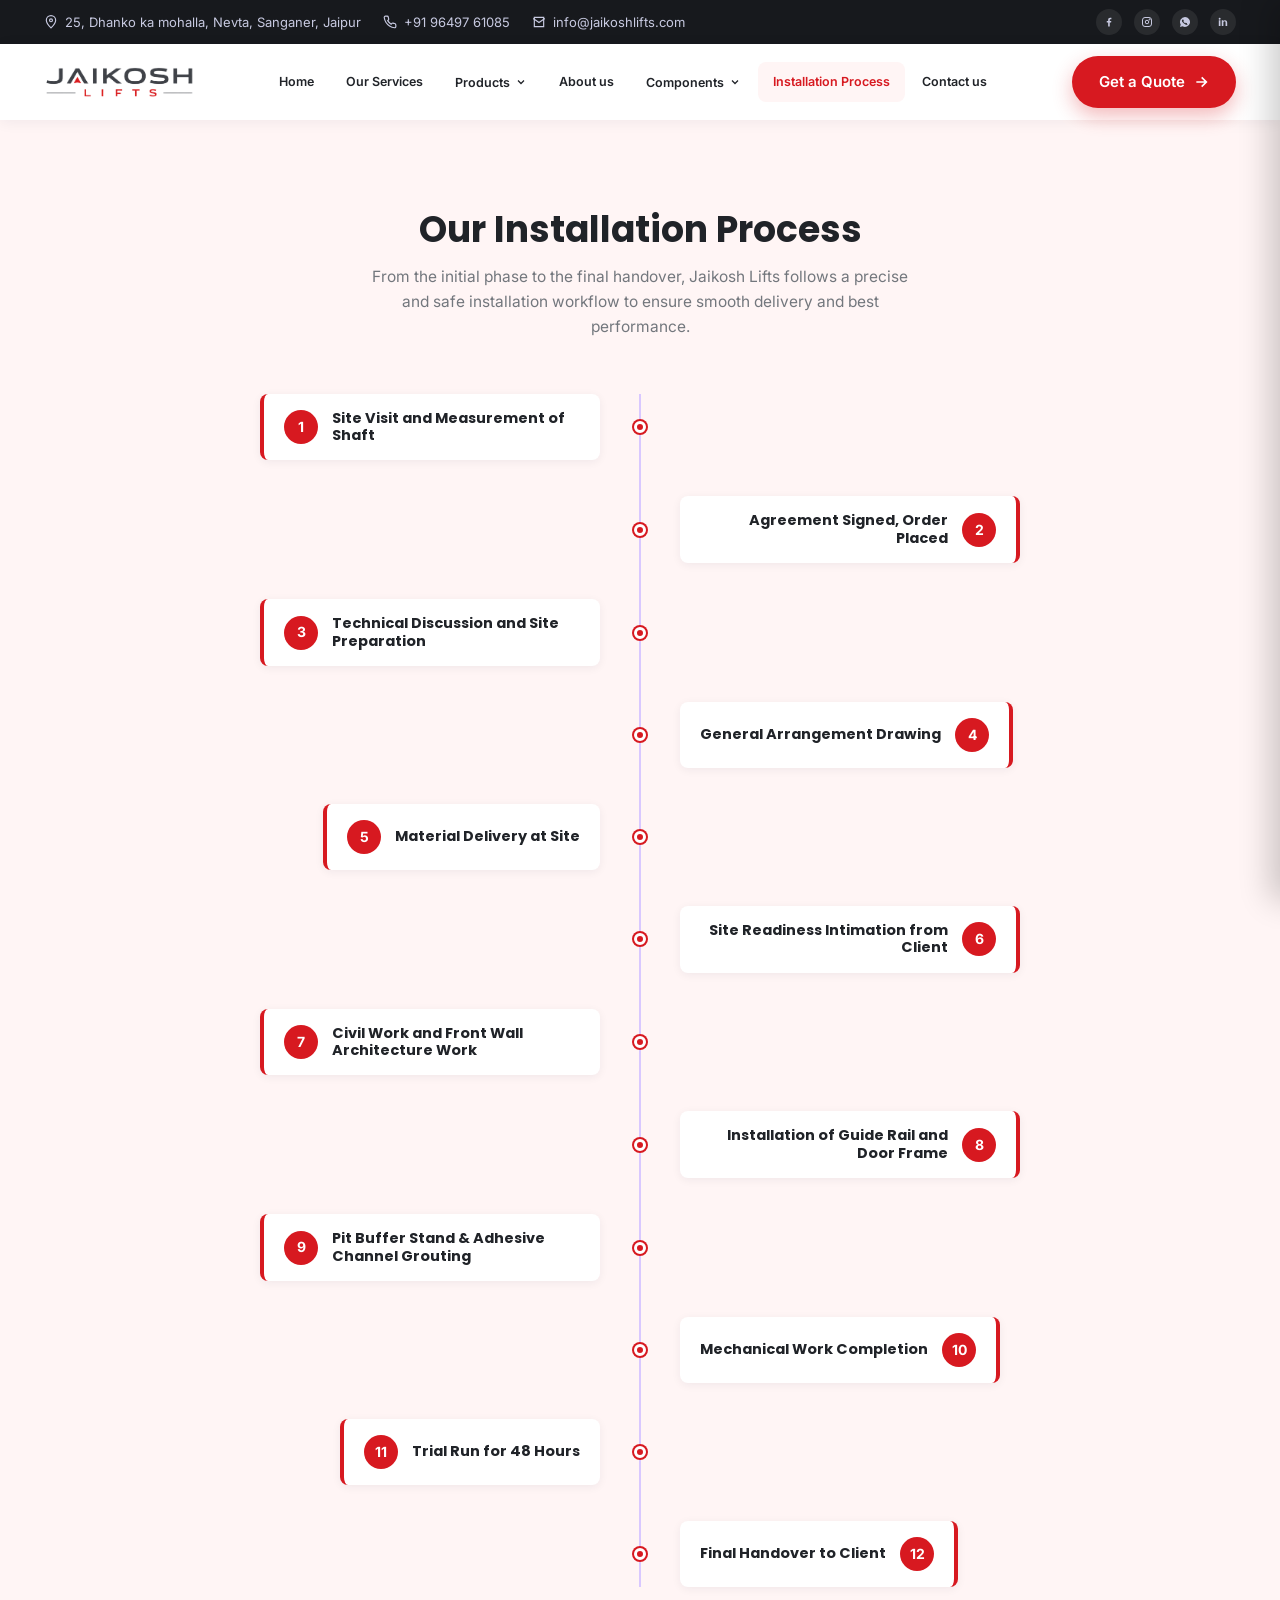
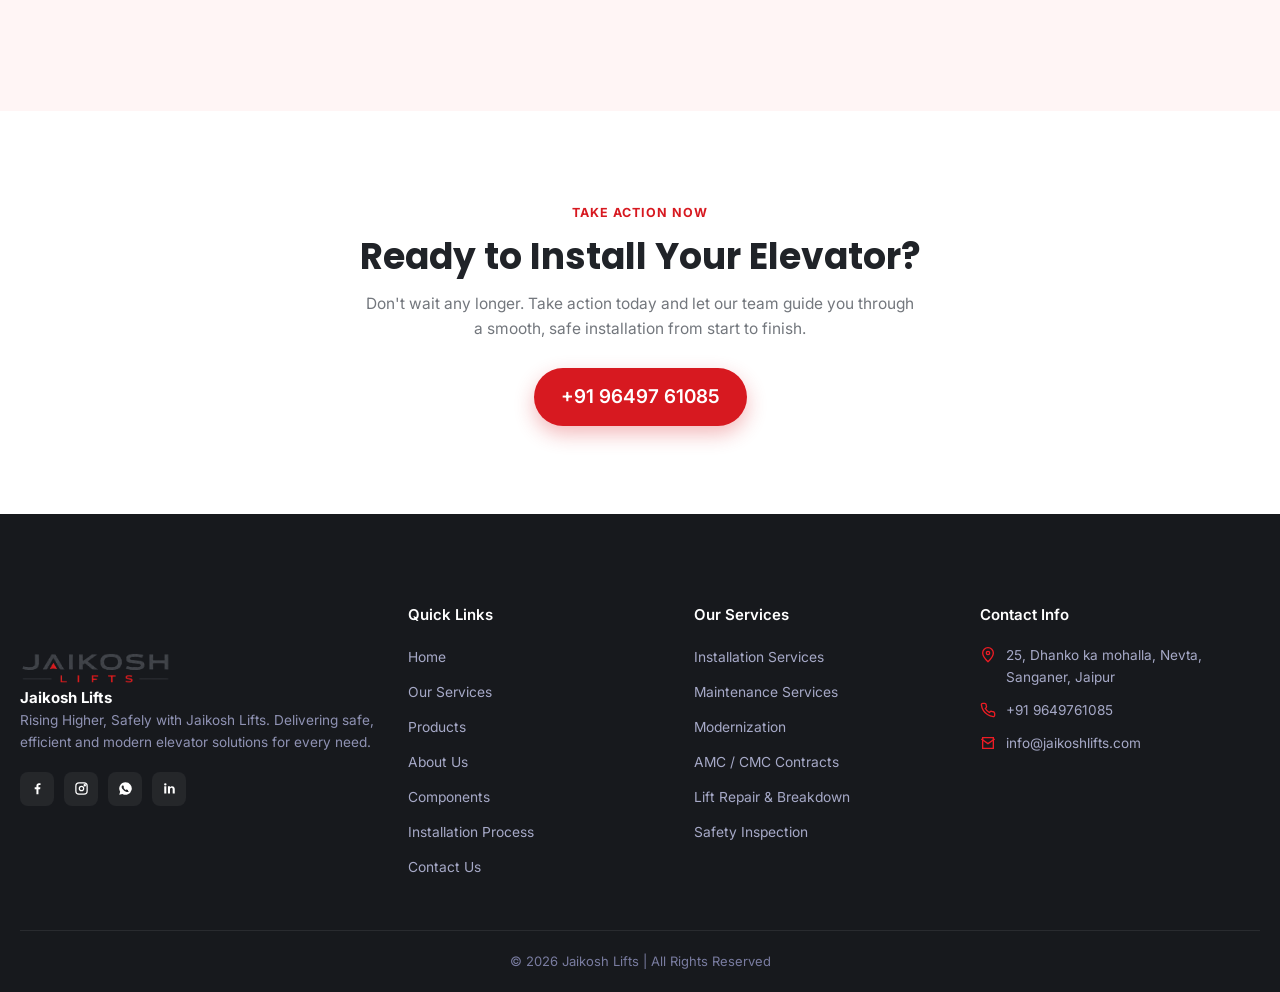
==== Jaikoshlifts html (2)/Jaikoshlifts html/installation-process.html @ a769fd25 "Initial project" ====
<!DOCTYPE html>
<html lang="en">
<head>
<meta charset="UTF-8">
<meta name="viewport" content="width=device-width, initial-scale=1.0">
<title>Installation Process | Jaikosh Lifts</title>
<link rel="preconnect" href="https://fonts.googleapis.com">
<link href="https://fonts.googleapis.com/css2?family=Inter:wght@400;500;600;700&family=Poppins:wght@600;700&display=swap" rel="stylesheet">
<link rel="stylesheet" href="css/style.css">
</head>
<body data-page="process">

<div id="site-header-mount"></div>

<section class="section section-alt">
  <div class="container">
    <div style="text-align:center;max-width:680px;margin:0 auto 54px;">
      <h1 class="section-title">Our Installation Process</h1>
      <p class="section-sub" style="margin:0 auto;">From the initial phase to the final handover, Jaikosh Lifts follows a precise and safe installation workflow to ensure smooth delivery and best performance.</p>
    </div>

    <div class="timeline" id="timeline">
      <!-- items injected by JS below, keeps markup short and easy to re-order -->
    </div>
  </div>
</section>

<section class="section" style="text-align:center;">
  <div class="container">
    <span class="eyebrow">Take Action Now</span>
    <h2 class="section-title" style="margin:0 auto 14px;max-width:640px;">Ready to Install Your Elevator?</h2>
    <p class="section-sub" style="margin:0 auto 26px;">Don't wait any longer. Take action today and let our team guide you through a smooth, safe installation from start to finish.</p>
    <a href="tel:+919649761085" class="btn btn-primary" style="font-size:19px;">
      +91 96497 61085
    </a>
  </div>
</section>

<div id="site-footer-mount"></div>
<script src="js/header.js"></script>
<script src="js/footer.js"></script>
<script src="js/main.js"></script>
<script>
  const steps = [
    "Site Visit and Measurement of Shaft",
    "Agreement Signed, Order Placed",
    "Technical Discussion and Site Preparation",
    "General Arrangement Drawing",
    "Material Delivery at Site",
    "Site Readiness Intimation from Client",
    "Civil Work and Front Wall Architecture Work",
    "Installation of Guide Rail and Door Frame",
    "Pit Buffer Stand & Adhesive Channel Grouting",
    "Mechanical Work Completion",
    "Trial Run for 48 Hours",
    "Final Handover to Client"
  ];
  const wrap = document.getElementById('timeline');
  wrap.innerHTML = steps.map((text, i) => `
    <div class="timeline-item">
      <div class="timeline-card">
        <span class="timeline-num">${i + 1}</span>
        <h4>${text}</h4>
      </div>
      <span class="timeline-dot"></span>
    </div>
  `).join('');
</script>
</body>
</html>
---- Jaikoshlifts html (2)/Jaikoshlifts html/css/style.css ----
/* ==========================================================================
   Jaikosh Lifts — Global Stylesheet
   Used by every page. Header & footer markup is injected by js/header.js
   and js/footer.js so it stays identical across the whole site.
   ========================================================================== */

:root{
  --navy-900:#17191d;
  --navy-800:#23272c;
  --navy-700:#30343a;
  --purple-700:#b51218;
  --purple-600:#d71920;
  --purple-500:#ed1c24;
  --purple-100:#fde7e8;
  --purple-50:#fff5f5;
  --ink:#202328;
  --gray-700:#4b4f54;
  --gray-500:#73777d;
  --gray-300:#c7c9cc;
  --gray-100:#e9eaec;
  --white:#ffffff;
  --success:#22c55e;

  /* Jaikosh Lifts brand aliases */
  --red-700:#b51218;
  --red-600:#d71920;
  --red-500:#ed1c24;
  --red-100:#fde7e8;
  --red-50:#fff5f5;
  --primary:var(--red-600);


  --radius-sm:8px;
  --radius-md:14px;
  --radius-lg:20px;
  --shadow-sm:0 2px 10px rgba(16,21,58,.06);
  --shadow-md:0 10px 30px rgba(16,21,58,.10);
  --shadow-lg:0 20px 50px rgba(16,21,58,.18);

  --container:1240px;
  --header-h:76px;
}

*,*::before,*::after{box-sizing:border-box;}
html{scroll-behavior:smooth;}
body{
  margin:0;
  font-family:'Inter',system-ui,-apple-system,Segoe UI,Roboto,sans-serif;
  color:var(--ink);
  background:var(--white);
  -webkit-font-smoothing:antialiased;
  line-height:1.6;
}
h1,h2,h3,h4{
  font-family:'Poppins',Inter,sans-serif;
  margin:0;
  line-height:1.2;
  color:var(--ink);
}
p{margin:0;}
a{color:inherit;text-decoration:none;}
ul{margin:0;padding:0;list-style:none;}
img{max-width:100%;display:block;}
button{font-family:inherit;cursor:pointer;}

.container{
  width:100%;
  max-width:var(--container);
  margin:0 auto;
  padding:0 24px;
}

:focus-visible{outline:2px solid var(--purple-600);outline-offset:2px;}

/* ---------- Buttons ---------- */
.btn{
  display:inline-flex;
  align-items:center;
  gap:8px;
  padding:13px 26px;
  border-radius:999px;
  font-weight:600;
  font-size:15px;
  border:1.5px solid transparent;
  transition:transform .15s ease, box-shadow .15s ease, background .15s ease, color .15s ease;
  white-space:nowrap;
}
.btn svg{width:16px;height:16px;flex-shrink:0;transition:transform .15s ease;}
.btn:hover svg{transform:translateX(3px);}
.btn-primary{
  background:var(--purple-600);
  color:var(--white);
  box-shadow:0 8px 20px rgba(215,25,32,.30);
}
.btn-primary:hover{background:var(--purple-700);transform:translateY(-2px);}
.btn-outline{
  background:var(--white);
  color:var(--ink);
  border-color:var(--white);
}
.btn-outline:hover{transform:translateY(-2px);box-shadow:var(--shadow-sm);}
.btn-ghost-purple{
  background:transparent;
  color:var(--purple-600);
  border-color:var(--purple-600);
  padding:11px 24px;
}
.btn-ghost-purple:hover{background:var(--purple-600);color:var(--white);}
.btn-sm{padding:10px 20px;font-size:14px;}
.btn-block{width:100%;justify-content:center;}

/* ==========================================================================
   TOP BAR
   ========================================================================== */
.topbar{
  background:var(--navy-900);
  color:#c7c9e0;
  font-size:13px;
}
.topbar .container{
  display:flex;
  align-items:center;
  justify-content:space-between;
  padding-top:9px;
  padding-bottom:9px;
  gap:16px;
}
.topbar-info{display:flex;align-items:center;gap:22px;flex-wrap:wrap;}
.topbar-info a{display:flex;align-items:center;gap:7px;color:#c7c9e0;transition:color .15s;}
.topbar-info a:hover{color:var(--white);}
.topbar-info svg{width:14px;height:14px;flex-shrink:0;}
.topbar-social{display:flex;align-items:center;gap:12px;}
.topbar-social a{
  width:26px;height:26px;border-radius:50%;
  display:flex;align-items:center;justify-content:center;
  background:rgba(255,255,255,.08);
  transition:background .15s, transform .15s;
}
.topbar-social a:hover{background:var(--purple-600);transform:translateY(-2px);}
.topbar-social svg{width:12px;height:12px;}

/* ==========================================================================
   HEADER / NAV
   ========================================================================== */
.site-header{
  position:sticky;
  top:0;
  z-index:1000;
  background:var(--white);
  box-shadow:0 2px 14px rgba(16,21,58,.06);
}
.nav{
  display:flex;
  align-items:center;
  justify-content:space-between;
  gap:24px;
  height:var(--header-h);
}
/* .brand{display:flex;align-items:center;gap:10px;flex-shrink:0;} */
/* .brand-mark{
  width:42px;height:42px;border-radius:10px;
  background:linear-gradient(135deg,var(--purple-600),var(--purple-700));
  display:flex;align-items:center;justify-content:center;
  flex-shrink:0;
}
.brand-mark svg{width:22px;height:22px;color:#fff;}
.brand-text{display:flex;flex-direction:column;line-height:1.15;}
.brand-text strong{font-family:'Poppins',sans-serif;font-size:19px;font-weight:700;color:var(--ink);}
.brand-text span{font-size:9px;color:var(--gray-500);} */
.brand-mark {
    display: flex;
    align-items: center;
}

.brand-mark img {
    width: 150px;
    height: auto;
    object-fit: contain;
    display: block;
}
.nav-links{
  display:flex;
  align-items:center;
  gap:2px;
}
.nav-links > li{position:relative;}
.nav-links > li > a,
.nav-links > li > button.nav-link-btn{
  display:flex;
  align-items:center;
  gap:5px;
  padding:10px 15px;
  font-size:12.5px;
  font-weight:600;
  color:var(--ink);
  border:none;
  background:none;
  border-radius:8px;
  transition:color .15s,background .15s;
}
.nav-links > li > a:hover,
.nav-links > li > a.active,
.nav-links > li > button.nav-link-btn:hover{
  color:var(--purple-600);
  background:var(--purple-50);
}
.nav-links svg.chev{width:12px;height:12px;transition:transform .2s;}
.has-dropdown:hover .chev,
.has-dropdown.open .chev{transform:rotate(180deg);}

.dropdown{
  position:absolute;
  top:calc(100% + 8px);
  left:0;
  min-width:220px;
  background:var(--white);
  border-radius:var(--radius-sm);
  box-shadow:var(--shadow-lg);
  padding:8px;
  opacity:0;
  visibility:hidden;
  transform:translateY(8px);
  transition:opacity .18s ease, transform .18s ease, visibility .18s;
}
.has-dropdown:hover .dropdown,
.has-dropdown.open .dropdown{
  opacity:1;
  visibility:visible;
  transform:translateY(0);
}
.dropdown a{
  display:block;
  padding:10px 12px;
  border-radius:8px;
  font-size:14px;
  color:var(--gray-700);
}
.dropdown a:hover{background:var(--purple-50);color:var(--purple-600);}

.header-actions{display:flex;align-items:center;gap:14px;flex-shrink:0;}
.hamburger{
  display:none;
  width:42px;height:42px;
  border:1px solid var(--gray-100);
  border-radius:8px;
  background:var(--white);
  align-items:center;
  justify-content:center;
  flex-shrink:0;
}
.hamburger span{
  display:block;width:20px;height:2px;background:var(--ink);
  position:relative;
  transition:background .2s;
}
.hamburger span::before,.hamburger span::after{
  content:"";position:absolute;left:0;width:20px;height:2px;background:var(--ink);
  transition:transform .25s ease, top .25s ease;
}
.hamburger span::before{top:-6px;}
.hamburger span::after{top:6px;}
.hamburger.active span{background:transparent;}
.hamburger.active span::before{top:0;transform:rotate(45deg);}
.hamburger.active span::after{top:0;transform:rotate(-45deg);}

/* ==========================================================================
   HERO
   ========================================================================== */
.hero{
  color:var(--white);
  overflow:hidden;
  position:relative;
  min-height:700px;
  display:flex;
  align-items:center;
  isolation:isolate;
}

.hero-bg-video{
  position:absolute;
  inset:0;
  width:100%;
  height:100%;
  object-fit:cover;
  z-index:-3;
}

.hero-overlay{
  position:absolute;
  inset:0;
  background:linear-gradient(
    90deg,
    rgba(0,0,0,.85) 0%,
    rgba(0,0,0,.65) 45%,
    rgba(0,0,0,.35) 100%
  );
  z-index:-2;
}

.hero .container{
  display:grid;
  grid-template-columns:1.05fr 1fr;
  gap:40px;
  align-items:center;
  padding-top:70px;
  padding-bottom:70px;
  position:relative;
  z-index:2;
}
.hero-eyebrow{
  display:inline-flex;
  align-items:center;
  gap:8px;
  color:var(--purple-500);
  font-weight:600;
  font-size:13px;
  letter-spacing:.06em;
  text-transform:uppercase;
  margin-bottom:18px;
}
.hero h1{
  font-size:clamp(32px,4.4vw,52px);
  font-weight:700;
  letter-spacing:-.01em;
  margin-bottom:20px;
}
.hero h1 .accent{color:var(--purple-500);}
.hero p.lead{
  color:#b7bad6;
  font-size:16.5px;
  max-width:460px;
  margin-bottom:30px;
}
.hero-ctas{display:flex;gap:14px;flex-wrap:wrap;margin-bottom:40px;}
.hero-features{
  display:grid;
  grid-template-columns:repeat(4,auto);
  gap:26px;
}
.hero-feature{display:flex;align-items:flex-start;gap:10px;}
.hero-feature .ico{
  width:34px;height:34px;border-radius:8px;
  background:rgba(237,28,36,.16);
  display:flex;align-items:center;justify-content:center;flex-shrink:0;
  color:var(--purple-500);
}
.hero-feature .ico svg{width:17px;height:17px;}
.hero-feature strong{display:block;font-size:13.5px;font-weight:600;color:var(--white);}
.hero-feature span{font-size:12px;color:#9498bd;}

.hero-media{position:relative;}
.hero-media-frame{
  border:1px solid rgba(255,255,255,.18);
  border-radius:var(--radius-lg);
  padding:14px;
  position:relative;
}
.hero-media-frame img{
  border-radius:var(--radius-md);
  width:100%;
  aspect-ratio:4/3.1;
  object-fit:cover;
}
.hero-badge{
  position:absolute;
  right:-14px;
  bottom:-30px;
  background:var(--purple-600);
  color:var(--white);
  border-radius:var(--radius-md);
  padding:20px 26px;
  box-shadow:var(--shadow-lg);
  text-align:left;
}
.hero-badge strong{display:block;font-size:30px;font-family:'Poppins',sans-serif;font-weight:700;}
.hero-badge span{font-size:13px;color:#e4dcff;}

.main-title h1 {
    color: #fff;
}

.main-title h1 .accent {
    color: var(--red-500);
}
/* ==========================================================================
   SECTION HEADERS (shared)
   ========================================================================== */
.section{padding:88px 0;}
.section-alt{background:var(--purple-50);}
.eyebrow{
  display:inline-block;
  color:var(--purple-600);
  font-weight:700;
  font-size:12.5px;
  letter-spacing:.08em;
  text-transform:uppercase;
  margin-bottom:12px;
}
.section-title{
  font-size:clamp(26px,3.2vw,36px);
  font-weight:700;
  margin-bottom:14px;
}
.section-sub{color:var(--gray-500);font-size:15.5px;max-width:560px;}
.section-head-row{
  display:flex;
  align-items:flex-end;
  justify-content:space-between;
  gap:24px;
  margin-bottom:44px;
  flex-wrap:wrap;
}

/* ---------- About ---------- */
.about-grid{
  display:grid;
  grid-template-columns:1fr 1fr;
  gap:56px;
  align-items:flex-start;
}
.about-copy p{color:var(--gray-700);margin:18px 0 26px;}
.about-cards{display:grid;gap:16px;}
.about-card{
  background:var(--white);
  border:1px solid var(--gray-100);
  border-radius:var(--radius-md);
  padding:24px;
  box-shadow:var(--shadow-sm);
  transition:transform .2s, box-shadow .2s;
}
.about-card:hover{transform:translateY(-4px);box-shadow:var(--shadow-md);}
.about-card .ico{
  width:44px;height:44px;border-radius:10px;
  background:var(--purple-100);
  color:var(--purple-600);
  display:flex;align-items:center;justify-content:center;
  margin-bottom:14px;
}
.about-card .ico svg{width:20px;height:20px;}
.about-card h4{font-size:16px;margin-bottom:6px;}
.about-card p{color:var(--gray-500);font-size:13.8px;}

/* ---------- Services ---------- */
.services-grid{
  display:grid;
  grid-template-columns:repeat(3,1fr);
  gap:20px;
}
.service-card{
  background:var(--white);
  border:1px solid var(--gray-100);
  border-radius:var(--radius-md);
  padding:28px;
  transition:transform .2s ease, box-shadow .2s ease, border-color .2s ease;
}
.service-card:hover{
  transform:translateY(-5px);
  box-shadow:var(--shadow-md);
  border-color:transparent;
}
.service-card .ico{
  width:48px;height:48px;border-radius:12px;
  background:linear-gradient(135deg,var(--purple-600),var(--purple-700));
  color:#fff;
  display:flex;align-items:center;justify-content:center;
  margin-bottom:18px;
}
.service-card .ico svg{width:22px;height:22px;}
.service-card h4{font-size:17px;margin-bottom:10px;}
.service-card p{color:var(--gray-500);font-size:14px;margin-bottom:16px;}
.service-card .learn{
  color:var(--purple-600);
  font-weight:600;
  font-size:13.5px;
  display:inline-flex;
  align-items:center;
  gap:6px;
}
.service-card .learn svg{width:13px;height:13px;transition:transform .15s;}
.service-card:hover .learn svg{transform:translateX(3px);}

/* ---------- Stats banner ---------- */
.stats-banner{
  background:linear-gradient(115deg,var(--purple-700),var(--purple-600));
}
.stats-banner .container{
  padding:40px 24px;
  display:grid;
  grid-template-columns:repeat(4,1fr);
  gap:20px;
}
.stat{display:flex;align-items:center;gap:14px;color:#fff;}
.stat .ico{
  width:46px;height:46px;border-radius:50%;
  background:rgba(255,255,255,.15);
  display:flex;align-items:center;justify-content:center;flex-shrink:0;
}
.stat .ico svg{width:22px;height:22px;}
.stat strong{display:block;font-size:26px;font-family:'Poppins',sans-serif;font-weight:700;}
.stat span{font-size:12.5px;color:#e5defd;}

/* ---------- Products ---------- */
.products-grid{
  display:grid;
  grid-template-columns:repeat(4,1fr);
  gap:22px;
}
.product-card{
  border-radius:var(--radius-md);
  overflow:hidden;
  background:var(--white);
  box-shadow:var(--shadow-sm);
  border:1px solid var(--gray-100);
  transition:transform .2s, box-shadow .2s;
}
.product-card:hover{transform:translateY(-5px);box-shadow:var(--shadow-md);}
.product-card .thumb{aspect-ratio:4/3;overflow:hidden;}
.product-card .thumb img{width:100%;height:100%;object-fit:cover;transition:transform .35s;}
.product-card:hover .thumb img{transform:scale(1.06);}
.product-card .body{
  padding:18px 20px;
  display:flex;
  align-items:flex-end;
  justify-content:space-between;
  gap:10px;
}
.product-card h4{font-size:15.5px;margin-bottom:5px;}
.product-card p{font-size:12.8px;color:var(--gray-500);}
.product-card .arrow{
  width:34px;height:34px;border-radius:50%;
  background:var(--purple-600);color:#fff;
  display:flex;align-items:center;justify-content:center;flex-shrink:0;
  transition:background .15s;
}
.product-card .arrow svg{width:14px;height:14px;}
.product-card:hover .arrow{background:var(--purple-700);}

/* ---------- Process ---------- */
.process-row{
  display:grid;
  grid-template-columns:repeat(5,1fr);
  gap:0;
  position:relative;
}
.process-step{
  text-align:center;
  padding:0 12px;
  position:relative;
}
.process-step .ico{
  width:64px;height:64px;border-radius:50%;
  background:var(--purple-100);
  color:var(--purple-600);
  display:flex;align-items:center;justify-content:center;
  margin:0 auto 16px;
  position:relative;
  z-index:2;
}
.process-step .ico svg{width:26px;height:26px;}
.process-step h4{font-size:15px;margin-bottom:6px;}
.process-step p{font-size:12.8px;color:var(--gray-500);}
.process-step::after{
  content:"";
  position:absolute;
  top:32px;left:calc(50% + 40px);
  width:calc(100% - 80px);
  border-top:2px dashed var(--purple-100);
  z-index:1;
}
.process-step:last-child::after{display:none;}

/* ---------- CTA banner ---------- */
.cta-banner{
  background:linear-gradient(115deg,#ffffff,var(--purple-700));
  border-radius:var(--radius-lg);
  color:#fff;
  padding:44px 48px;
  display:flex;
  align-items:center;
  justify-content:space-between;
  gap:24px;
  flex-wrap:wrap;
}
.cta-banner h3{font-size:clamp(20px,2.6vw,28px);margin-bottom:8px;}
.cta-banner p{color:#000000;font-size:14.5px;}
.cta-wrap{margin:0 24px;}

/* ==========================================================================
   FOOTER
   ========================================================================== */
.site-footer{background:var(--navy-900);color:#a6a9c7;font-size:15px;}
.footer-top{padding:64px 0 40px;}
.footer-grid{
  display:grid;
  grid-template-columns:1.4fr 1fr 1fr 1.1fr;
  gap:32px;
}
.footer-brand .brand{margin-bottom:16px;}
.footer-brand .brand-text strong{color:#fff;}
.footer-brand .brand-text span{color:#8285a8;}
.footer-brand p{color:#8f92b3;font-size:13.6px;margin-bottom:18px;}
.footer-social{display:flex;gap:10px;}
.footer-social a{
  width:34px;height:34px;border-radius:8px;
  background:rgba(255,255,255,.06);
  display:flex;align-items:center;justify-content:center;
  transition:background .15s,transform .15s;
}
.footer-social a:hover{background:var(--purple-600);transform:translateY(-2px);}
.footer-social svg{width:15px;height:15px;color:#fff;}
.footer-col h5{color:#fff;font-size:15px;font-weight:600;margin-bottom:18px;}
.footer-col ul li{margin-bottom:11px;}
.footer-col a{color:#a6a9c7;font-size:13.8px;transition:color .15s,padding-left .15s;}
.footer-col a:hover{color:var(--purple-500);padding-left:3px;}
.footer-contact li{display:flex;align-items:flex-start;gap:10px;margin-bottom:16px;font-size:13.6px;color:#a6a9c7;}
.footer-contact svg{width:16px;height:16px;flex-shrink:0;margin-top:2px;color:var(--purple-500);}
.footer-bottom{
  border-top:1px solid rgba(255,255,255,.08);
  padding:20px 0;
  display:flex;
  align-items:center;
   justify-content:center;
  gap:12px;
  flex-wrap:wrap;
  font-size:13px;
  color:#797ca0;
}
.footer-bottom .heart{color:#ff5c7a;}



/* ==========================================================================
   MOBILE NAV DRAWER
   ========================================================================== */
.mobile-nav-overlay{
  position:fixed;inset:0;
  background:rgba(10,14,39,.55);
  z-index:1100;
  opacity:0;visibility:hidden;
  transition:opacity .25s ease, visibility .25s;
}
.mobile-nav-overlay.open{opacity:1;visibility:visible;}
.mobile-nav{
  position:fixed;top:0;right:0;
  width:min(320px,86vw);
  height:100%;
  background:var(--white);
  z-index:1200;
  box-shadow:-10px 0 30px rgba(0,0,0,.2);
  transform:translateX(100%);
  transition:transform .3s ease;
  display:flex;flex-direction:column;
  overflow-y:auto;
}
.mobile-nav.open{transform:translateX(0);}
.mobile-nav-head{
  display:flex;align-items:center;justify-content:space-between;
  padding:20px;border-bottom:1px solid var(--gray-100);
}
.mobile-nav-close{
  width:36px;height:36px;border-radius:8px;border:1px solid var(--gray-100);
  background:none;display:flex;align-items:center;justify-content:center;
}
.mobile-nav-close svg{width:16px;height:16px;}
.mobile-nav-links{padding:12px;flex:1;}
.mobile-nav-links li{border-bottom:1px solid var(--gray-100);}
.mobile-nav-links > li > a,
.mobile-nav-links .msub-toggle{
  display:flex;align-items:center;justify-content:space-between;
  padding:15px 10px;font-weight:500;font-size:15px;color:var(--ink);
  background:none;border:none;width:100%;text-align:left;
}
.mobile-nav-links .msub-toggle svg{width:13px;height:13px;transition:transform .2s;}
.mobile-nav-links li.open .msub-toggle svg{transform:rotate(180deg);}
.mobile-submenu{
  max-height:0;overflow:hidden;transition:max-height .25s ease;
  padding-left:12px;
}
.mobile-nav-links li.open .mobile-submenu{max-height:300px;}
.mobile-submenu a{display:block;padding:11px 10px;font-size:14px;color:var(--gray-700);}
.mobile-nav-foot{padding:18px;border-top:1px solid var(--gray-100);display:grid;gap:10px;}

body.nav-locked{overflow:hidden;}

/* ---------- Inner page hero (banner used on all non-home pages) ---------- */
.page-hero{
  background:linear-gradient(115deg,var(--navy-900) 0%,var(--navy-700) 100%);
  color:#fff;
  padding:56px 0;
}
.page-hero h1{font-size:clamp(26px,3.6vw,38px);margin-bottom:10px;}
.breadcrumb{display:flex;align-items:center;gap:8px;color:#b7bad6;font-size:14px;}
.breadcrumb a{color:#b7bad6;}
.breadcrumb a:hover{color:#fff;}

/* ---------- Simple content card grid used on inner pages ---------- */
.plain-grid{display:grid;grid-template-columns:repeat(3,1fr);gap:22px;}
.plain-card{
  background:var(--white);
  border:1px solid var(--gray-100);
  border-radius:var(--radius-md);
  padding:26px;
  box-shadow:var(--shadow-sm);
}
.plain-card h4{font-size:16.5px;margin-bottom:10px;}
.plain-card p{color:var(--gray-500);font-size:14px;}

/* ---------- Basic contact form ---------- */
.form-grid{display:grid;grid-template-columns:1fr 1fr;gap:16px;}
.form-grid .full{grid-column:1/-1;}
.field label{display:block;font-size:13.5px;font-weight:600;margin-bottom:7px;}
.field input,.field textarea,.field select{
  width:100%;
  padding:12px 14px;
  border:1.5px solid var(--gray-100);
  border-radius:var(--radius-sm);
  font-family:inherit;
  font-size:14.5px;
  color:var(--ink);
  background:var(--white);
  transition:border-color .15s;
}
.field input:focus,.field textarea:focus,.field select:focus{
  border-color:var(--purple-600);
  outline:none;
}
.field textarea{resize:vertical;min-height:120px;}



@media (max-width:960px){
  .plain-grid{grid-template-columns:repeat(2,1fr);}
}
@media (max-width:640px){
  .plain-grid{grid-template-columns:1fr;}
  .form-grid{grid-template-columns:1fr;}
}

/* ==========================================================================
   CONTACT PAGE — info boxes, map + form
   ========================================================================== */
.contact-info-grid{
  display:grid;
  grid-template-columns:repeat(3,1fr);
  gap:22px;
  margin-bottom:44px;
}
.contact-box{
  border:1.5px solid var(--purple-600);
  border-radius:var(--radius-md);
  padding:24px 26px;
}
.contact-box .label{
  display:flex;align-items:center;gap:10px;
  font-weight:700;font-size:13px;letter-spacing:.05em;text-transform:uppercase;
  color:var(--ink);margin-bottom:10px;
}
.contact-box .label svg{width:18px;height:18px;color:var(--purple-600);}
.contact-box p, .contact-box a{color:var(--gray-700);font-size:14.5px;}

.map-form-grid{
  display:grid;
  grid-template-columns:1.1fr 1fr;
  gap:32px;
  align-items:start;
}
.map-frame{
  border-radius:var(--radius-md);
  overflow:hidden;
  border:1px solid var(--gray-100);
  box-shadow:var(--shadow-sm);
}
.map-frame iframe{display:block;width:100%;height:520px;border:0;}
.cu-form-card{
  background:var(--white);
  border-radius:var(--radius-md);
  box-shadow:var(--shadow-md);
  padding:34px;
}
.cu-form-card h3{font-size:22px;margin-bottom:10px;}
.cu-form-card > p{color:var(--gray-500);font-size:14px;margin-bottom:22px;}
.required{color:#e11d48;}

/* ---------- CTA with photo background (used on contact / about) ---------- */
.photo-cta{
  position:relative;
  border-radius:0;
  overflow:hidden;
  min-height:340px;
  display:flex;
  align-items:center;
  justify-content:center;
  text-align:center;
  color:#fff;
}
.photo-cta img{
  position:absolute;inset:0;width:100%;height:100%;object-fit:cover;z-index:0;
}
.photo-cta::before{
  content:"";position:absolute;inset:0;
  background:linear-gradient(180deg,rgba(10,14,39,.35),rgba(10,14,39,.65));
  z-index:1;
}
.photo-cta-inner{position:relative;z-index:2;max-width:600px;padding:20px;}
.photo-cta-inner .eyebrow{color:#d9c8ff;}
.photo-cta-inner h3{font-size:clamp(24px,3.4vw,34px);color:#fff;margin-bottom:16px;}
.photo-cta-inner p{color:#e3e2f2;margin-bottom:22px;font-size:15px;}

/* ==========================================================================
   TIMELINE (Installation process)
   ========================================================================== */
.timeline{position:relative;max-width:900px;margin:0 auto;}
.timeline::before{
  content:"";position:absolute;left:50%;top:0;bottom:0;width:2px;
  background:var(--purple-200,#d9c8ff);transform:translateX(-50%);
}
.timeline-item{
  position:relative;
  width:calc(50% - 40px);
  margin-bottom:36px;
  display:flex;
  align-items:center;
}
.timeline-item:nth-child(odd){margin-right:auto;justify-content:flex-end;}
.timeline-item:nth-child(even){margin-left:auto;justify-content:flex-start;}
.timeline-card{
  background:var(--white);
  border-left:4px solid var(--purple-600);
  border-radius:var(--radius-sm);
  box-shadow:var(--shadow-sm);
  padding:16px 20px;
  display:flex;
  align-items:center;
  gap:14px;
  max-width:340px;
}
.timeline-item:nth-child(even) .timeline-card{border-left:none;border-right:4px solid var(--purple-600);flex-direction:row-reverse;text-align:right;}
.timeline-num{
  width:34px;height:34px;border-radius:50%;
  background:var(--purple-600);color:#fff;
  display:flex;align-items:center;justify-content:center;
  font-weight:700;font-size:14px;flex-shrink:0;
}
.timeline-card h4{font-size:14.5px;}
.timeline-dot{
  position:absolute;left:50%;top:50%;transform:translate(-50%,-50%);
  width:12px;height:12px;border-radius:50%;background:var(--purple-600);
  border:3px solid var(--white);box-shadow:0 0 0 2px var(--purple-600);
  z-index:2;
}
.timeline-item:nth-child(odd) .timeline-dot{right:-46px;left:auto;transform:translateY(-50%);}
.timeline-item:nth-child(even) .timeline-dot{left:-46px;transform:translateY(-50%);}

/* ==========================================================================
   FEATURE ICON CARDS (services page "New Features of ...")
   ========================================================================== */
.feature-card-grid{
  display:grid;
  grid-template-columns:repeat(4,1fr);
  gap:20px;
}
.feature-card{
  background:var(--white);
  border:1px solid var(--gray-100);
  border-radius:var(--radius-md);
  padding:28px 22px;
  text-align:center;
  transition:transform .2s, box-shadow .2s;
}
.feature-card:hover{transform:translateY(-4px);box-shadow:var(--shadow-md);}
.feature-card .ico{
  width:60px;height:60px;border-radius:50%;
  background:var(--purple-100);color:var(--purple-600);
  display:flex;align-items:center;justify-content:center;
  margin:0 auto 16px;
}
.feature-card .ico svg{width:26px;height:26px;}
.feature-card h4{font-size:15.5px;margin-bottom:8px;}
.feature-card p{font-size:13px;color:var(--gray-500);}

/* ---------- Split block: image + text, alternating (services / about) ---------- */
.split-block{
  display:grid;
  grid-template-columns:1fr 1fr;
  gap:48px;
  align-items:center;
}
.split-block.reverse .split-media{order:2;}
.split-media img{border-radius:var(--radius-md);box-shadow:var(--shadow-md);width:100%;object-fit:cover;}
.split-copy h2, .split-copy h3{margin-bottom:14px;}
.split-copy p{color:var(--gray-700);margin-bottom:16px;}
.check-list{display:grid;gap:10px;}
.check-list li{display:flex;align-items:flex-start;gap:10px;font-size:14.5px;color:var(--gray-700);}
.check-list svg{width:18px;height:18px;color:var(--purple-600);flex-shrink:0;margin-top:1px;}

/* ==========================================================================
   PRODUCT SPEC CARDS (elevator "Types of ..." blocks)
   ========================================================================== */
.spec-panel{
  border:1.5px solid var(--purple-600);
  border-radius:var(--radius-md);
  padding:36px;
}
.spec-cards{display:grid;grid-template-columns:repeat(3,1fr);gap:20px;}
.spec-card{
  border:1px solid var(--gray-100);
  border-radius:var(--radius-sm);
  padding:20px;
  background:var(--white);
}
.spec-card .spec-ico{
  width:36px;height:36px;border-radius:8px;
  background:var(--purple-100);color:var(--purple-600);
  display:flex;align-items:center;justify-content:center;margin-bottom:12px;
}
.spec-card .spec-ico svg{width:18px;height:18px;}
.spec-card h5{font-size:14.5px;margin-bottom:2px;}
.spec-card .model{font-size:12.5px;color:var(--purple-600);font-weight:600;margin-bottom:12px;}
.spec-table{border-top:1px solid var(--gray-100);}
.spec-table div{
  display:flex;justify-content:space-between;
  padding:9px 0;border-bottom:1px solid var(--gray-100);
  font-size:13px;color:var(--gray-700);
}
.spec-table div strong{color:var(--ink);font-weight:600;}

/* ---------- Product model detail row (image + advantage list) ---------- */
.model-row{display:grid;grid-template-columns:1fr 1.2fr;gap:44px;align-items:center;}
.model-row.reverse{grid-template-columns:1.2fr 1fr;}
.model-row.reverse .model-media{order:2;}
.model-media img{border-radius:var(--radius-md);box-shadow:var(--shadow-md);width:100%;object-fit:cover;aspect-ratio:3/4;}
.model-copy .tag{color:var(--purple-600);font-weight:700;font-size:13px;margin-bottom:6px;display:block;}
.model-copy h3{font-size:22px;margin-bottom:12px;}
.model-copy p{color:var(--gray-700);font-size:14.5px;margin-bottom:14px;}
.model-copy ol{padding-left:20px;margin-bottom:22px;color:var(--gray-700);font-size:14px;display:grid;gap:6px;}

/* ==========================================================================
   TESTIMONIAL BANNER
   ========================================================================== */
.testimonial-banner{
  position:relative;
  min-height:300px;
  display:flex;align-items:center;justify-content:center;
  text-align:center;color:#fff;overflow:hidden;
}
.testimonial-banner img{position:absolute;inset:0;width:100%;height:100%;object-fit:cover;z-index:0;}
.testimonial-banner::before{content:"";position:absolute;inset:0;background:rgba(10,14,39,.5);z-index:1;}
.testimonial-inner{position:relative;z-index:2;max-width:560px;padding:20px;}
.testimonial-stars{color:#facc15;font-size:18px;margin-bottom:12px;letter-spacing:3px;}
.testimonial-inner p.quote{font-size:19px;font-weight:600;margin-bottom:16px;}
.testimonial-author{display:flex;align-items:center;justify-content:center;gap:10px;font-size:13.5px;color:#dcdcec;}
.testimonial-author .avatar{width:36px;height:36px;border-radius:50%;overflow:hidden;border:2px solid #fff;}
.testimonial-author .avatar img{width:100%;height:100%;object-fit:cover;}

/* ==========================================================================
   NUMBERS / GALLERY (about page)
   ========================================================================== */
.numbers-row{display:grid;grid-template-columns:1fr repeat(3,1fr);gap:32px;align-items:center;}
.numbers-row .num-item strong{display:block;font-size:34px;font-family:'Poppins',sans-serif;color:var(--purple-600);}
.numbers-row .num-item span{font-size:13.5px;color:var(--gray-500);}
.gallery-grid{display:grid;grid-template-columns:repeat(4,1fr);gap:18px;}
.gallery-grid img{border-radius:var(--radius-sm);aspect-ratio:1/1;object-fit:cover;transition:transform .3s;}
.gallery-grid a{overflow:hidden;border-radius:var(--radius-sm);display:block;}
.gallery-grid a:hover img{transform:scale(1.08);}

/* ==========================================================================
   RESPONSIVE
   ========================================================================== */
@media (max-width:1080px){
  .about-grid{grid-template-columns:1fr;}
  .products-grid{grid-template-columns:repeat(2,1fr);}
  .process-row{grid-template-columns:repeat(5,1fr);}
  .process-step p{display:none;}
  .contact-info-grid{grid-template-columns:1fr;}
  .map-form-grid{grid-template-columns:1fr;}
  .feature-card-grid{grid-template-columns:repeat(2,1fr);}
  .split-block,.model-row,.model-row.reverse{grid-template-columns:1fr;}
  .split-block .split-media,.model-row .model-media,.model-row.reverse .model-media{order:-1;}
  .spec-cards{grid-template-columns:1fr;}
  .numbers-row{grid-template-columns:1fr;text-align:center;gap:20px;}
  .gallery-grid{grid-template-columns:repeat(2,1fr);}
}

@media (max-width:960px){
  .nav-links,.header-actions .btn-primary{display:none;}
  .hamburger{display:flex;}
  .hero .container{grid-template-columns:1fr;padding-top:48px;padding-bottom:100px;}
  .hero-media{order:-1;max-width:420px;}
  .hero-features{grid-template-columns:repeat(2,1fr);}
  .services-grid{grid-template-columns:repeat(2,1fr);}
  .stats-banner .container{grid-template-columns:repeat(2,1fr);}
  .process-row{grid-template-columns:repeat(3,1fr);row-gap:32px;}
  .process-step::after{display:none;}
  .footer-grid{grid-template-columns:1fr 1fr;}
  .cta-banner{padding:34px;}
  .timeline::before{left:22px;}
  .timeline-item,.timeline-item:nth-child(odd),.timeline-item:nth-child(even){
    width:100%;margin-left:0;padding-left:56px;justify-content:flex-start;
  }
  .timeline-item:nth-child(even) .timeline-card{border-right:none;border-left:4px solid var(--purple-600);flex-direction:row;text-align:left;}
  .timeline-item:nth-child(odd) .timeline-dot,.timeline-item:nth-child(even) .timeline-dot{left:22px;right:auto;}
}

@media (max-width:640px){
  .section{padding:60px 0;}
  .topbar .container{justify-content:center;}
  .topbar-info{display:none;}
  .topbar-social{margin:0 auto;}
  .hero-badge{position:static;margin-top:16px;display:inline-flex;flex-direction:column;}
  .hero-media-frame{padding:10px;}
  .about-cards{grid-template-columns:1fr;}
  .services-grid{grid-template-columns:1fr;}
  .products-grid{grid-template-columns:1fr 1fr;}
  .stats-banner .container{grid-template-columns:1fr 1fr;}
  .process-row{grid-template-columns:1fr 1fr;}
  .cta-banner{flex-direction:column;text-align:center;}
  .cta-wrap{margin:0;}
  .footer-grid{grid-template-columns:1fr;gap:36px;}
  .footer-bottom{flex-direction:column;text-align:center;}
  .hero-ctas{flex-direction:column;}
  .hero-ctas .btn{width:100%;justify-content:center;}
  .feature-card-grid{grid-template-columns:1fr;}
  .gallery-grid{grid-template-columns:1fr 1fr;}
  .spec-panel{padding:22px;}
  .cu-form-card{padding:22px;}
}


/* =========================================================
   PREMIUM SERVICES + HOW WE WORK
   DARK FIXED BACKGROUND
   ========================================================= */

.premium-bg {
    position: relative;
    overflow: hidden;

    color: #ffffff;

    background-image:
        linear-gradient(
            rgba(5, 7, 10, 0.84),
            rgba(5, 7, 10, 0.90)
        ),
        url("../images/Background image.png");

    background-size: cover;
    background-position: center center;
    background-repeat: no-repeat;

    /* Desktop par background fixed rahega */
    background-attachment: fixed;
}


/* Content background ke upar rahe */
.premium-bg > .container {
    position: relative;
    z-index: 2;
}


/* Heading */
.premium-bg .section-title {
    color: #ffffff;
}


/* Small heading */
.premium-bg .eyebrow {
    color: #ffffff;
}


/* Description */
.premium-bg .section-sub {
    color: rgba(255, 255, 255, 0.80);
}


/* =========================================================
   SERVICE CARDS
   ========================================================= */

.premium-bg .service-card {
    background: rgba(255, 255, 255, 0.96);
}


/* =========================================================
   HOW WE WORK CONTENT
   ========================================================= */

.premium-bg .process-step {
    position: relative;
    z-index: 2;
}


/* =========================================================
   TABLET
   ========================================================= */

@media (max-width: 960px) {

    .premium-bg {
        background-position: center center;
        background-size: cover;
    }

}


/* =========================================================
   MOBILE
   ========================================================= */

@media (max-width: 640px) {

    .premium-bg {

        /*
         * Mobile browsers mein fixed background
         * properly support nahi hota.
         * Isliye mobile par stable aur smooth
         * background use kar rahe hain.
         */
        background-attachment: scroll;

        background-size: cover;
        background-position: center center;

        background-image:
            linear-gradient(
                rgba(5, 7, 10, 0.86),
                rgba(5, 7, 10, 0.92)
            ),
            url("../images/Background image.png");

        padding-top: 60px;
        padding-bottom: 60px;
    }


    .premium-bg .section-title {
        font-size: 30px;
        line-height: 1.2;
    }


    .premium-bg .section-sub {
        font-size: 14px;
        line-height: 1.7;
    }


    .premium-bg .service-card {
        background: rgba(255, 255, 255, 0.97);
    }

}

/* ==========================================================================
   DESKTOP HERO FEATURE DESIGN
   New 2x2 feature layout — desktop only.
   Mobile/tablet layout remains unchanged.
   ========================================================================== */
@media (min-width:961px){

  .hero .container{
    display:block;
    position:relative;
    min-height:520px;
    padding-top:70px;
    padding-bottom:70px;
  }

  .hero-copy{
    max-width:720px;
    position:relative;
    z-index:3;
  }

  /* New 2x2 feature panel */
  .hero-features{
  position:absolute;
  top:50%;
  right: -450px;
  transform:translateY(-50%);

  width:484px;
  height:438px;

  display:grid;
  grid-template-columns:1fr 1fr;
  grid-template-rows:1fr 1fr;

  gap:0;
  z-index:4;
}

  .hero-feature{
    width:100%;
    height:100%;
    display:flex;
    flex-direction:column;
    align-items:center;
    justify-content:center;
    text-align:center;
    gap:8px;
    padding:20px 16px;
    border:1px solid rgba(255,255,255,.12);
    background:rgba(0,0,0,.18);
    transition:transform .2s ease, background .2s ease;
  }

  /* Safe & Reliable — top left */
  .hero-feature:nth-child(1){
    background:#ff3038;
    border-color:#ff3038;
  }

  /* Modern Technology — top right */
  .hero-feature:nth-child(2){
    background:rgba(0,0,0,.28);
    border:2px solid #ff3038;
  }

  /* On-Time Delivery — bottom left */
  .hero-feature:nth-child(4){
    background:#ff3038;
    border-color:#ff3038;
  }

  /* Expert Support — bottom right */
  .hero-feature:nth-child(3){
    background:rgba(0,0,0,.20);
    border-color:rgba(255,255,255,.08);
  }

  .hero-feature .ico{
    width:70px;
    height:70px;
    border-radius:0;
    background:transparent;
    color:#fff;
    margin-bottom:2px;
  }

  .hero-feature .ico svg{
    width:54px;
    height:54px;
    stroke-width:1.8;
  }

  .hero-feature strong{
    display:block;
    font-family:'Poppins',sans-serif;
    font-size:27px;
    line-height:1.08;
    font-weight:700;
    color:#fff;
    max-width:220px;
  }

  .hero-feature > span:last-child > span{
    display:block;
    font-size:16px;
    line-height:1.45;
    color:rgba(255,255,255,.92);
    max-width:190px;
    margin:7px auto 0;
  }

  /* Black text on red tiles */
  .hero-feature:nth-child(1) strong,
  .hero-feature:nth-child(1) > span:last-child > span,
  .hero-feature:nth-child(4) strong,
  .hero-feature:nth-child(4) > span:last-child > span{
    color:#050505;
  }

  .hero-feature:hover{
    transform:scale(1.015);
    z-index:5;
  }

  .hero-feature:nth-child(1):hover,
  .hero-feature:nth-child(4):hover{
    background:#ff3b42;
  }

  /* Keep the desktop hero text clear of the feature panel */
  .hero-copy .lead{
    max-width:540px;
  }

  .hero-ctas{
    margin-bottom:0;
  }
}
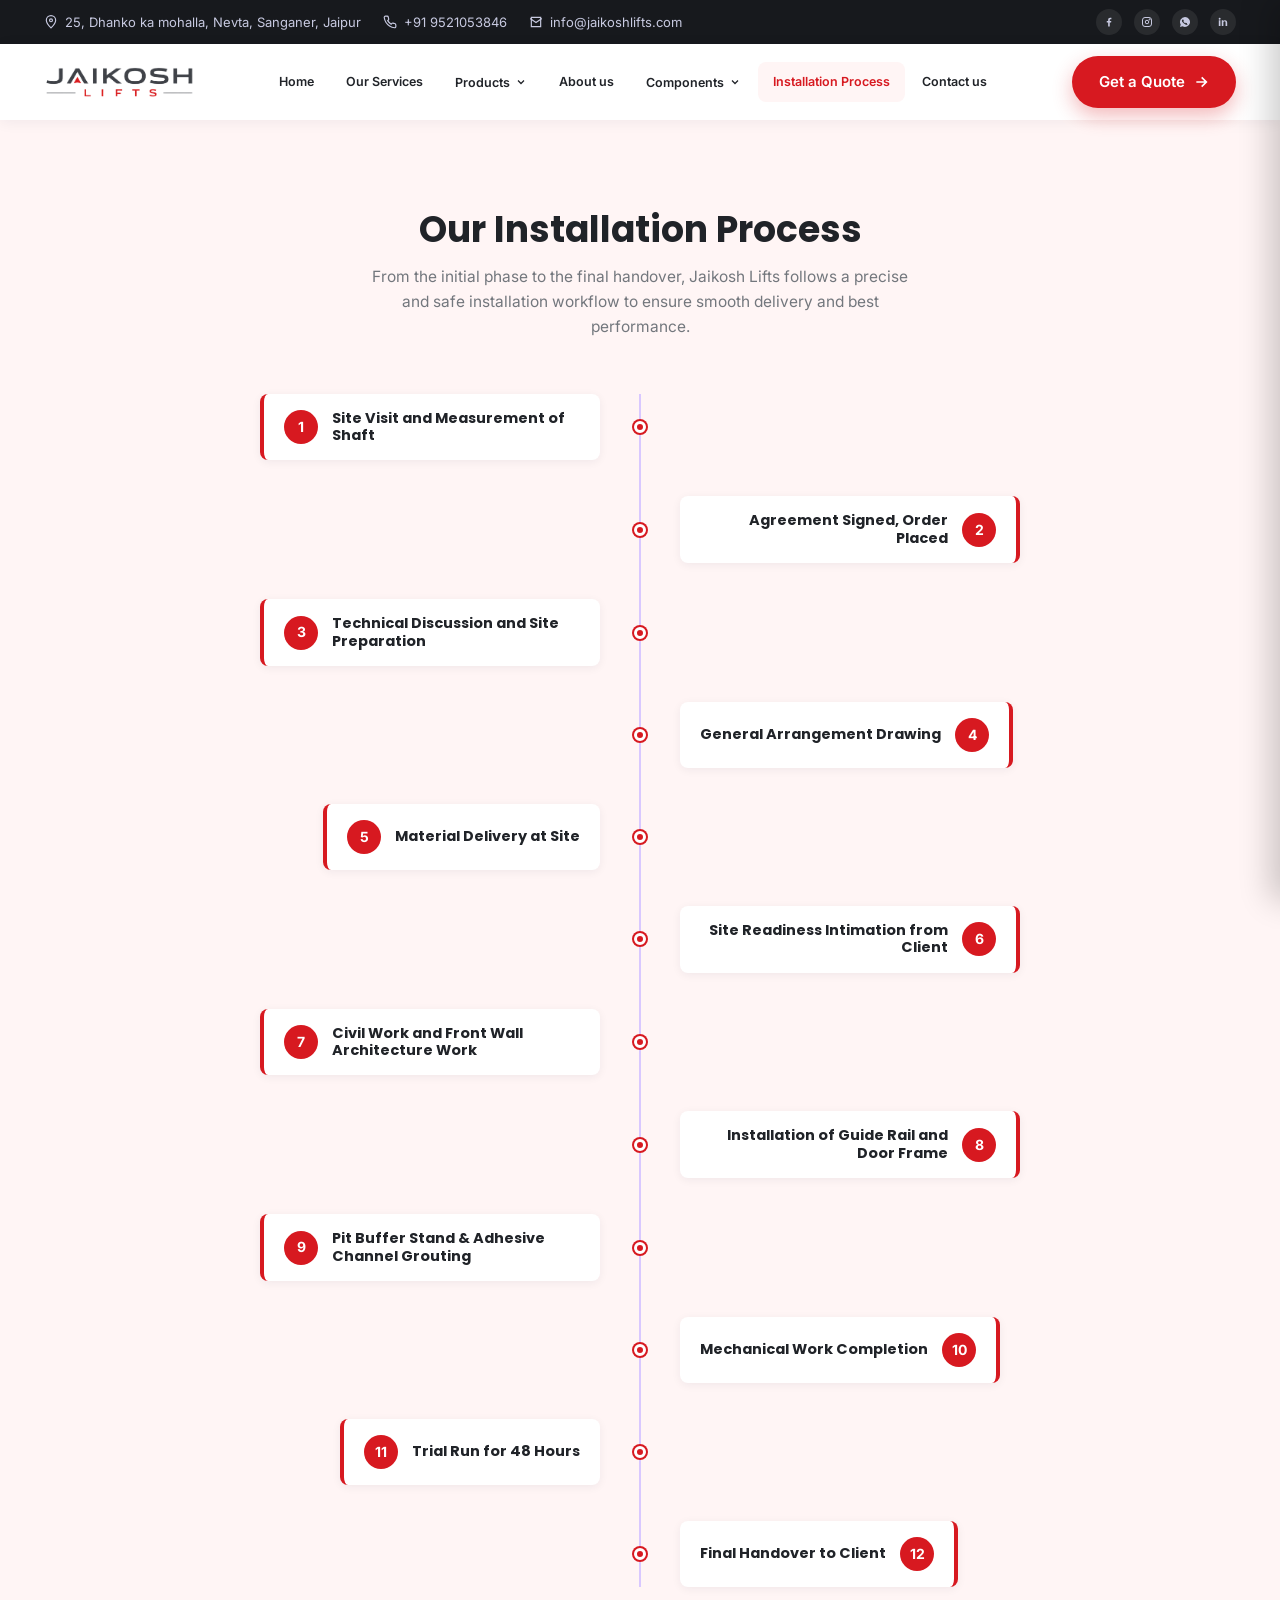
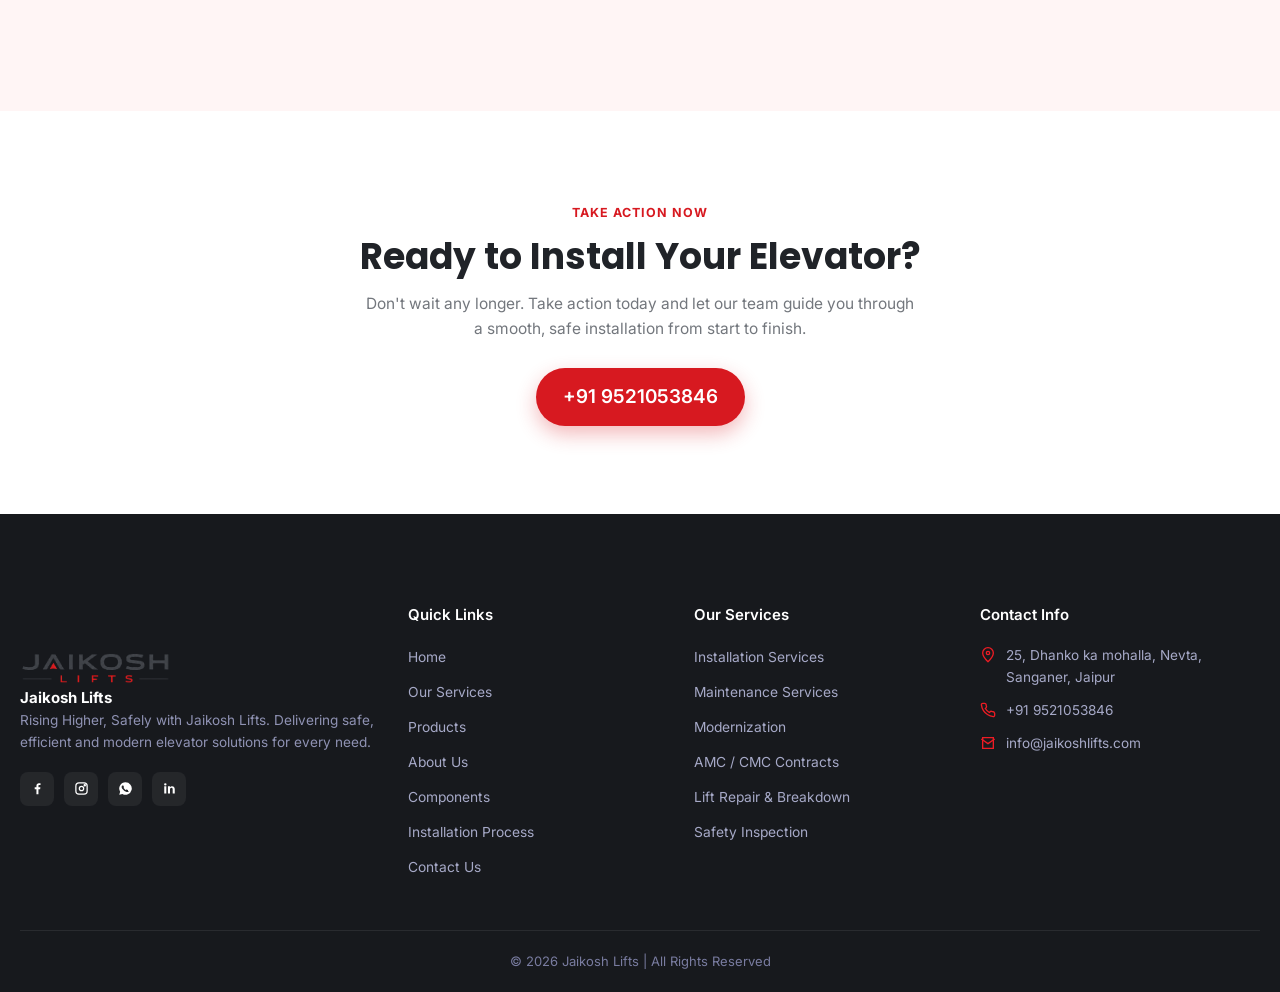
==== commit 85fd36d6: "Update installation process, header and footer" ====
--- a/Jaikoshlifts html (2)/Jaikoshlifts html/installation-process.html
+++ b/Jaikoshlifts html (2)/Jaikoshlifts html/installation-process.html
@@ -30,8 +30,8 @@
     <span class="eyebrow">Take Action Now</span>
     <h2 class="section-title" style="margin:0 auto 14px;max-width:640px;">Ready to Install Your Elevator?</h2>
     <p class="section-sub" style="margin:0 auto 26px;">Don't wait any longer. Take action today and let our team guide you through a smooth, safe installation from start to finish.</p>
-    <a href="tel:+919649761085" class="btn btn-primary" style="font-size:19px;">
-      +91 96497 61085
+    <a href="tel:+919521053846" class="btn btn-primary" style="font-size:19px;">
+      +91 9521053846
     </a>
   </div>
 </section>
